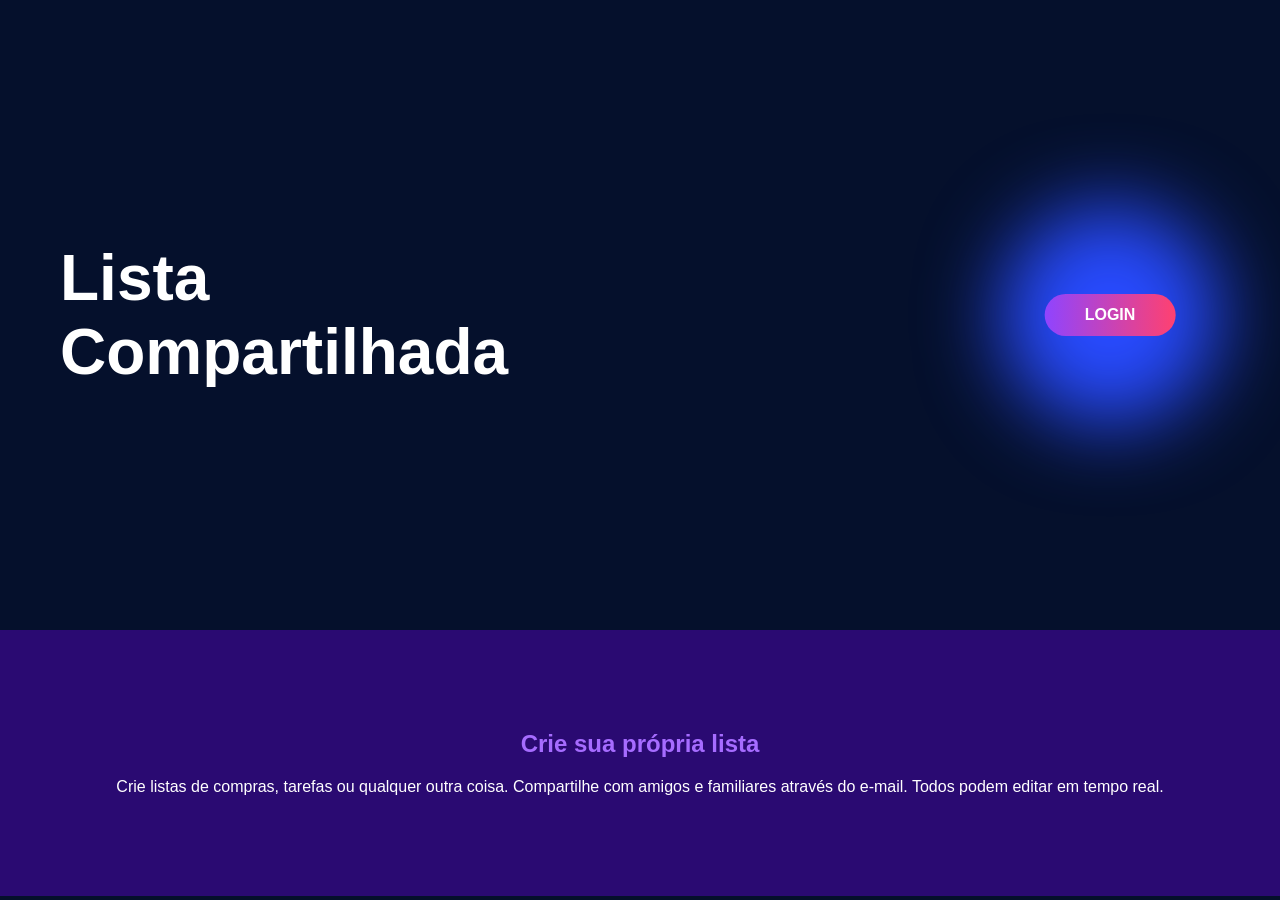
==== index.html @ b43aa1fc "Primeira versão do projeto" ====
<!DOCTYPE html>
  <html lang="pt-BR">
    <head>
<meta charset="UTF-8">
<meta name="viewport" content="width=device-width, initial-scale=1.0">
<title>Lista Compartilhada</title>

<link rel="stylesheet" href="style.css">
    </head>

          <body>

            <section class="hero">

                <div class="hero-left">

                    <h1>
                        Lista<br>
                        Compartilhada
                    </h1>

                </div>

                <div class="hero-right">

                    <div class="glow"></div>

                    <a href="login.html" class="btn-login">
                        LOGIN
                    </a>

                </div>

            </section>

            <section class="info">

                <h2>Crie sua própria lista</h2>

                <p>
                    Crie listas de compras, tarefas ou qualquer outra coisa.
                    Compartilhe com amigos e familiares através do e-mail.
                    Todos podem editar em tempo real.
                </p>

            </section>

          </body>
  </html>
---- style.css ----
*{
    margin:0;
   padding:0;
   box-sizing:border-box;
   font-family:Arial;
   }
   body{
   background:#05102c;
   color:white;
   }

.hero{
   height:70vh;
   display:flex;
   justify-content:space-between;
   align-items:center;
   padding:60px;
   }
   
.hero h1{
   font-size:4rem;
   }
   
.hero-right{
   position:relative;
   }
   
.glow{
   width:220px;
   height:220px;
   background:#284bff;
   border-radius:50%;
   filter:blur(40px);
   }
   
.btn-login{
   position:absolute;
   top:50%;
   left:50%;
   transform:translate(-50%,-50%);
   padding:12px 40px;
   border-radius:50px;
   background:linear-gradient(90deg,#8f44ff,#ff4170);
   text-decoration:none;
   color:white;
   font-weight:bold;
   }
   
.info{
   background:#2a0a72;
   text-align:center;
   padding:100px 20px;
   }
   
.info h2{
   color:#a66cff;
   margin-bottom:20px;
   }
   
.login-container{
   height:100vh;
   display:flex;
   justify-content:center;
   align-items:center;
   }
   
.login-card{
   background:#2d0a75;
   padding:30px;
   width:320px;
   }
   
.login-card input{
   width:100%;
   padding:14px;
   margin-bottom:15px;
   border:none;
   border-radius:20px;
   background:#0054d6;
   }
   
.login-btn,
.google-btn{
   width:100%;
   padding:12px;
   border:none;
   cursor:pointer;
   margin-top:10px;
   }
   
.topbar{
   background:#2d0a75;
   display:flex;
   justify-content:space-between;
   align-items:center;
   padding:15px;
   }
   
.plus-btn{
   width:50px;
   height:50px;
   border-radius:50%;
   border:none;
   font-size:30px;
   background:#a053ff;
   color:white;
   cursor:pointer;
   }
   
.listas-container{
   padding:20px;
   display:flex;
   gap:20px;
   flex-wrap:wrap;
   }
   
.lista-card{
   width:220px;
   padding:20px;
   background:#d9ecff;
   color:black;
   border-radius:10px;
   font-weight:bold;
   cursor:pointer;
   }
   
.page-grid{
   display:grid;
   grid-template-columns:3fr 1fr;
   gap:30px;
   padding:50px;
   }
   
.titulo-lista{
   background:#2d0a75;
   padding:30px;
   }
   
.titulo-lista input{
   width:100%;
   background:transparent;
   border:none;
   color:white;
   font-size:24px;
   text-align:center;
   }
   
.novo-item{
   display:flex;
   gap:15px;
   background:#0054d6;
   padding:15px;
   }
   
.novo-item input{
   padding:15px;
   border:none;
   border-radius:30px;
   }
   
#itemNome{
   flex:1;
   }
   
.novo-item button{
   width:70px;
   font-size:40px;
   cursor:pointer;
   }
   
.item{
   display:flex;
   align-items:center;
   gap:15px;
   padding:15px;
   background:#5874ff;
   }
   
.check{
   width:40px;
   height:40px;
   border-radius:50%;
   background:white;
   cursor:pointer;
   }
   
.check.done{
   background:#00d14d;
   }
   
.share-area{
   background:#5874ff;
   }
   
.share-area h2{
   background:#2d0a75;
   padding:30px;
   text-align:center;
   }
   
.share-form{
   display:flex;
   padding:10px;
   }
   
.share-form input{
   flex:1;
   padding:12px;
   border-radius:30px;
   border:none;
   }
   
.delete-list{
   position:fixed;
   bottom:20px;
   right:20px;
   font-size:24px;
   cursor:pointer;
   }
   
.delete{
       background:none;
       border:none;
       color:white;
       font-size:20px;
       cursor:pointer;
       padding:5px;
   }

.delete:hover{
       transform:scale(1.1);
      }
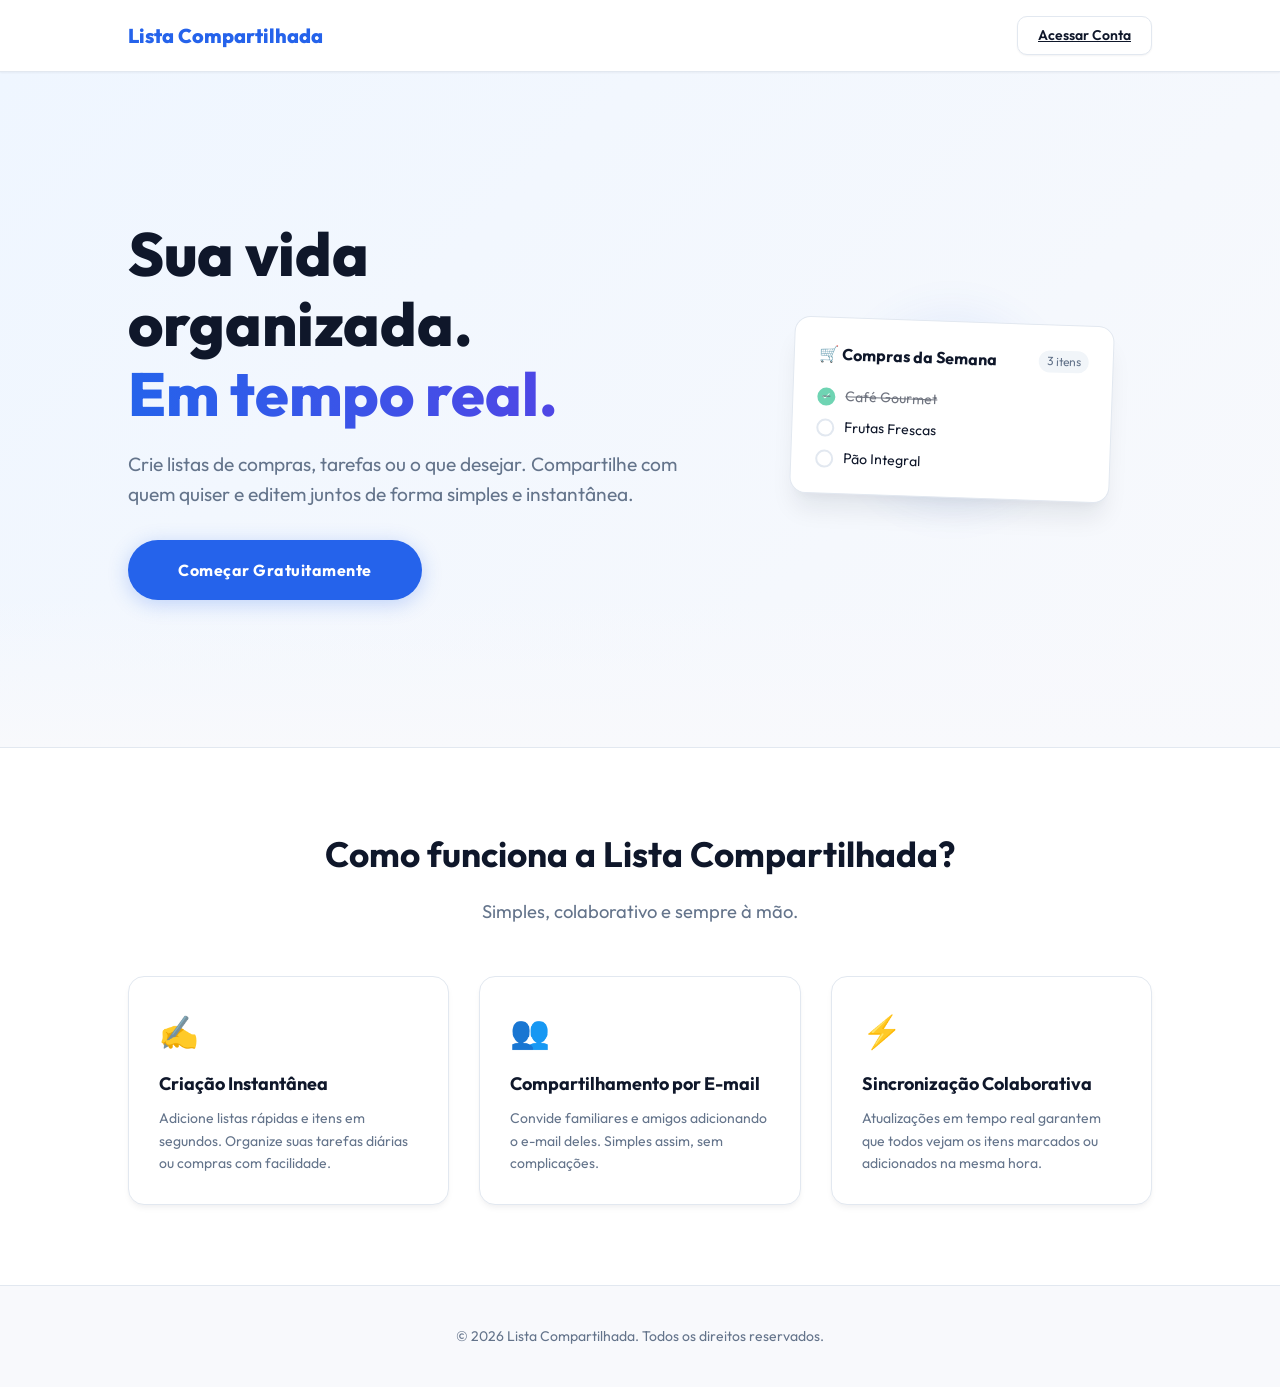
==== commit 6a3e474a: "Feat: Adicição de uma nova estilização e ajuste de aplicações" ====
--- a/index.html
+++ b/index.html
@@ -1,49 +1,230 @@
-<!DOCTYPE html>
-  <html lang="pt-BR">
-    <head>
-<meta charset="UTF-8">
-<meta name="viewport" content="width=device-width, initial-scale=1.0">
-<title>Lista Compartilhada</title>
-
-<link rel="stylesheet" href="style.css">
-    </head>
-
-          <body>
-
-            <section class="hero">
-
-                <div class="hero-left">
-
-                    <h1>
-                        Lista<br>
-                        Compartilhada
-                    </h1>
-
+<!doctype html>
+<html lang="pt-BR">
+  <head>
+    <meta charset="UTF-8" />
+    <meta name="viewport" content="width=device-width, initial-scale=1.0" />
+    <meta
+      name="description"
+      content="Crie listas de compras, tarefas ou estudos e compartilhe em tempo real com amigos e familiares de forma simples e rápida."
+    />
+    <meta
+      name="keywords"
+      content="lista compartilhada, lista de compras, tarefas, organizador, tempo real, colaborativo"
+    />
+    <title>Lista Compartilhada - Organização Colaborativa em Tempo Real</title>
+    <link rel="stylesheet" href="style.css" />
+  </head>
+  <body>
+    <header class="topbar">
+      <a href="index.html" class="logo-brand" id="logoBrand"
+        >Lista Compartilhada</a
+      >
+      <a
+        href="login.html"
+        class="google-btn"
+        style="width: auto; padding: 8px 20px; font-size: 14px"
+        id="headerLoginBtn"
+        >Acessar Conta</a
+      >
+    </header>
+
+    <main>
+      <section class="hero">
+        <div class="hero-left">
+          <h1>
+            Sua vida organizada.<br />
+            <span>Em tempo real.</span>
+          </h1>
+          <p
+            style="
+              color: var(--text-secondary);
+              font-size: 1.2rem;
+              margin-bottom: 30px;
+              line-height: 1.6;
+            "
+          >
+            Crie listas de compras, tarefas ou o que desejar. Compartilhe com
+            quem quiser e editem juntos de forma simples e instantânea.
+          </p>
+          <a
+            href="login.html"
+            class="btn-login"
+            id="btnComecarHero"
+            style="position: static; transform: none; display: inline-flex"
+          >
+            Começar Gratuitamente
+          </a>
+        </div>
+
+        <div class="hero-right">
+          <div class="glow"></div>
+          <!-- Card ilustrativo simulando o app para fins visuais premium -->
+          <div
+            class="card-base"
+            style="
+              width: 320px;
+              padding: 24px;
+              position: relative;
+              z-index: 2;
+              transform: rotate(2deg);
+              box-shadow: var(--shadow-xl);
+            "
+          >
+            <div
+              style="
+                display: flex;
+                justify-content: space-between;
+                align-items: center;
+                margin-bottom: 20px;
+              "
+            >
+              <span style="font-weight: 700; font-size: 16px"
+                >🛒 Compras da Semana</span
+              >
+              <span
+                style="
+                  font-size: 12px;
+                  color: var(--text-secondary);
+                  background: #f1f5f9;
+                  padding: 2px 8px;
+                  border-radius: 12px;
+                "
+                >3 itens</span
+              >
+            </div>
+            <div style="display: flex; flex-direction: column; gap: 10px">
+              <div
+                style="
+                  display: flex;
+                  align-items: center;
+                  gap: 10px;
+                  opacity: 0.6;
+                  text-decoration: line-through;
+                "
+              >
+                <div
+                  style="
+                    width: 18px;
+                    height: 18px;
+                    border-radius: 50%;
+                    background: var(--color-success);
+                    display: flex;
+                    align-items: center;
+                    justify-content: center;
+                    color: white;
+                    font-size: 10px;
+                  "
+                >
+                  ✓
                 </div>
-
-                <div class="hero-right">
-
-                    <div class="glow"></div>
-
-                    <a href="login.html" class="btn-login">
-                        LOGIN
-                    </a>
-
-                </div>
-
-            </section>
-
-            <section class="info">
-
-                <h2>Crie sua própria lista</h2>
-
-                <p>
-                    Crie listas de compras, tarefas ou qualquer outra coisa.
-                    Compartilhe com amigos e familiares através do e-mail.
-                    Todos podem editar em tempo real.
-                </p>
-
-            </section>
-
-          </body>
-  </html>+                <span style="font-size: 14px">Café Gourmet</span>
+              </div>
+              <div style="display: flex; align-items: center; gap: 10px">
+                <div
+                  style="
+                    width: 18px;
+                    height: 18px;
+                    border-radius: 50%;
+                    border: 2px solid var(--color-border);
+                  "
+                ></div>
+                <span style="font-size: 14px">Frutas Frescas</span>
+              </div>
+              <div style="display: flex; align-items: center; gap: 10px">
+                <div
+                  style="
+                    width: 18px;
+                    height: 18px;
+                    border-radius: 50%;
+                    border: 2px solid var(--color-border);
+                  "
+                ></div>
+                <span style="font-size: 14px">Pão Integral</span>
+              </div>
+            </div>
+          </div>
+        </div>
+      </section>
+
+      <section class="info">
+        <h2>Como funciona a Lista Compartilhada?</h2>
+        <p style="margin-bottom: 50px">Simples, colaborativo e sempre à mão.</p>
+
+        <div
+          style="
+            display: grid;
+            grid-template-columns: repeat(auto-fit, minmax(280px, 1fr));
+            gap: 30px;
+            max-width: 1100px;
+            margin: 0 auto;
+            text-align: left;
+          "
+        >
+          <div class="card-base" style="padding: 30px">
+            <div style="font-size: 32px; margin-bottom: 15px">✍️</div>
+            <h3 style="font-size: 18px; font-weight: 700; margin-bottom: 10px">
+              Criação Instantânea
+            </h3>
+            <p
+              style="
+                font-size: 14px;
+                color: var(--text-secondary);
+                line-height: 1.6;
+              "
+            >
+              Adicione listas rápidas e itens em segundos. Organize suas tarefas
+              diárias ou compras com facilidade.
+            </p>
+          </div>
+
+          <div class="card-base" style="padding: 30px">
+            <div style="font-size: 32px; margin-bottom: 15px">👥</div>
+            <h3 style="font-size: 18px; font-weight: 700; margin-bottom: 10px">
+              Compartilhamento por E-mail
+            </h3>
+            <p
+              style="
+                font-size: 14px;
+                color: var(--text-secondary);
+                line-height: 1.6;
+              "
+            >
+              Convide familiares e amigos adicionando o e-mail deles. Simples
+              assim, sem complicações.
+            </p>
+          </div>
+
+          <div class="card-base" style="padding: 30px">
+            <div style="font-size: 32px; margin-bottom: 15px">⚡</div>
+            <h3 style="font-size: 18px; font-weight: 700; margin-bottom: 10px">
+              Sincronização Colaborativa
+            </h3>
+            <p
+              style="
+                font-size: 14px;
+                color: var(--text-secondary);
+                line-height: 1.6;
+              "
+            >
+              Atualizações em tempo real garantem que todos vejam os itens
+              marcados ou adicionados na mesma hora.
+            </p>
+          </div>
+        </div>
+      </section>
+    </main>
+
+    <footer
+      style="
+        background: var(--bg-primary);
+        border-top: 1px solid var(--color-border);
+        padding: 40px 10%;
+        text-align: center;
+        color: var(--text-secondary);
+        font-size: 14px;
+      "
+    >
+      <p>&copy; 2026 Lista Compartilhada. Todos os direitos reservados.</p>
+    </footer>
+  </body>
+</html>
--- a/style.css
+++ b/style.css
@@ -1,232 +1,838 @@
-*{
-    margin:0;
-   padding:0;
-   box-sizing:border-box;
-   font-family:Arial;
-   }
-   body{
-   background:#05102c;
-   color:white;
-   }
-
-.hero{
-   height:70vh;
-   display:flex;
-   justify-content:space-between;
-   align-items:center;
-   padding:60px;
-   }
-   
-.hero h1{
-   font-size:4rem;
-   }
-   
-.hero-right{
-   position:relative;
-   }
-   
-.glow{
-   width:220px;
-   height:220px;
-   background:#284bff;
-   border-radius:50%;
-   filter:blur(40px);
-   }
-   
-.btn-login{
-   position:absolute;
-   top:50%;
-   left:50%;
-   transform:translate(-50%,-50%);
-   padding:12px 40px;
-   border-radius:50px;
-   background:linear-gradient(90deg,#8f44ff,#ff4170);
-   text-decoration:none;
-   color:white;
-   font-weight:bold;
-   }
-   
-.info{
-   background:#2a0a72;
-   text-align:center;
-   padding:100px 20px;
-   }
-   
-.info h2{
-   color:#a66cff;
-   margin-bottom:20px;
-   }
-   
-.login-container{
-   height:100vh;
-   display:flex;
-   justify-content:center;
-   align-items:center;
-   }
-   
-.login-card{
-   background:#2d0a75;
-   padding:30px;
-   width:320px;
-   }
-   
-.login-card input{
-   width:100%;
-   padding:14px;
-   margin-bottom:15px;
-   border:none;
-   border-radius:20px;
-   background:#0054d6;
-   }
-   
-.login-btn,
-.google-btn{
-   width:100%;
-   padding:12px;
-   border:none;
-   cursor:pointer;
-   margin-top:10px;
-   }
-   
-.topbar{
-   background:#2d0a75;
-   display:flex;
-   justify-content:space-between;
-   align-items:center;
-   padding:15px;
-   }
-   
-.plus-btn{
-   width:50px;
-   height:50px;
-   border-radius:50%;
-   border:none;
-   font-size:30px;
-   background:#a053ff;
-   color:white;
-   cursor:pointer;
-   }
-   
-.listas-container{
-   padding:20px;
-   display:flex;
-   gap:20px;
-   flex-wrap:wrap;
-   }
-   
-.lista-card{
-   width:220px;
-   padding:20px;
-   background:#d9ecff;
-   color:black;
-   border-radius:10px;
-   font-weight:bold;
-   cursor:pointer;
-   }
-   
-.page-grid{
-   display:grid;
-   grid-template-columns:3fr 1fr;
-   gap:30px;
-   padding:50px;
-   }
-   
-.titulo-lista{
-   background:#2d0a75;
-   padding:30px;
-   }
-   
-.titulo-lista input{
-   width:100%;
-   background:transparent;
-   border:none;
-   color:white;
-   font-size:24px;
-   text-align:center;
-   }
-   
-.novo-item{
-   display:flex;
-   gap:15px;
-   background:#0054d6;
-   padding:15px;
-   }
-   
-.novo-item input{
-   padding:15px;
-   border:none;
-   border-radius:30px;
-   }
-   
-#itemNome{
-   flex:1;
-   }
-   
-.novo-item button{
-   width:70px;
-   font-size:40px;
-   cursor:pointer;
-   }
-   
-.item{
-   display:flex;
-   align-items:center;
-   gap:15px;
-   padding:15px;
-   background:#5874ff;
-   }
-   
-.check{
-   width:40px;
-   height:40px;
-   border-radius:50%;
-   background:white;
-   cursor:pointer;
-   }
-   
-.check.done{
-   background:#00d14d;
-   }
-   
-.share-area{
-   background:#5874ff;
-   }
-   
-.share-area h2{
-   background:#2d0a75;
-   padding:30px;
-   text-align:center;
-   }
-   
-.share-form{
-   display:flex;
-   padding:10px;
-   }
-   
-.share-form input{
-   flex:1;
-   padding:12px;
-   border-radius:30px;
-   border:none;
-   }
-   
-.delete-list{
-   position:fixed;
-   bottom:20px;
-   right:20px;
-   font-size:24px;
-   cursor:pointer;
-   }
-   
-.delete{
-       background:none;
-       border:none;
-       color:white;
-       font-size:20px;
-       cursor:pointer;
-       padding:5px;
-   }
-
-.delete:hover{
-       transform:scale(1.1);
-      }+@import url('https://fonts.googleapis.com/css2?family=Outfit:wght@300;400;500;600;700&display=swap');
+
+:root {
+    --bg-primary: #f8f9fc;
+    --bg-surface: #ffffff;
+    --text-primary: #0f172a;
+    --text-secondary: #64748b;
+    --color-accent: #2563eb;
+    --color-accent-hover: #1d4ed8;
+    --color-accent-light: #eff6ff;
+    --color-success: #10b981;
+    --color-success-light: #ecfdf5;
+    --color-danger: #ef4444;
+    --color-danger-hover: #dc2626;
+    --color-danger-light: #fef2f2;
+    --color-border: #e2e8f0;
+    
+    --shadow-sm: 0 1px 2px 0 rgba(15, 23, 42, 0.05);
+    --shadow-md: 0 4px 6px -1px rgba(15, 23, 42, 0.05), 0 2px 4px -1px rgba(15, 23, 42, 0.02);
+    --shadow-lg: 0 10px 15px -3px rgba(15, 23, 42, 0.06), 0 4px 6px -4px rgba(15, 23, 42, 0.03);
+    --shadow-xl: 0 20px 25px -5px rgba(15, 23, 42, 0.08), 0 8px 10px -6px rgba(15, 23, 42, 0.04);
+
+    --radius-sm: 6px;
+    --radius-md: 10px;
+    --radius-lg: 16px;
+    
+    --transition-normal: all 0.2s cubic-bezier(0.4, 0, 0.2, 1);
+    --transition-smooth: all 0.3s cubic-bezier(0.4, 0, 0.2, 1);
+}
+
+/* 1. RESET E ESTILOS GERAIS */
+* {
+    margin: 0;
+    padding: 0;
+    box-sizing: border-box;
+    font-family: 'Outfit', sans-serif;
+    -webkit-font-smoothing: antialiased;
+}
+
+body {
+    background-color: var(--bg-primary);
+    color: var(--text-primary);
+    min-height: 100vh;
+    line-height: 1.5;
+    animation: fadeIn 0.4s ease-out;
+}
+
+/* Animações */
+@keyframes fadeIn {
+    from { opacity: 0; }
+    to { opacity: 1; }
+}
+
+@keyframes slideUp {
+    from { transform: translateY(12px); opacity: 0; }
+    to { transform: translateY(0); opacity: 1; }
+}
+
+@keyframes scaleIn {
+    from { transform: scale(0.95); opacity: 0; }
+    to { transform: scale(1); opacity: 1; }
+}
+
+/* Scrollbar Estilizada */
+::-webkit-scrollbar {
+    width: 8px;
+    height: 8px;
+}
+::-webkit-scrollbar-track {
+    background: transparent;
+}
+::-webkit-scrollbar-thumb {
+    background: #cbd5e1;
+    border-radius: 4px;
+}
+::-webkit-scrollbar-thumb:hover {
+    background: #94a3b8;
+}
+
+/* 2. COMPONENTES REUTILIZÁVEIS BASE */
+.card-base {
+    background: var(--bg-surface);
+    border: 1px solid var(--color-border);
+    border-radius: var(--radius-lg);
+    box-shadow: var(--shadow-md);
+    transition: var(--transition-normal);
+}
+
+.card-base:hover {
+    box-shadow: var(--shadow-lg);
+}
+
+/* Inputs Padronizados */
+.input-base {
+    width: 100%;
+    padding: 12px 16px;
+    border: 1px solid var(--color-border);
+    border-radius: var(--radius-md);
+    background: var(--bg-surface);
+    color: var(--text-primary);
+    font-size: 15px;
+    outline: none;
+    transition: var(--transition-normal);
+}
+
+.input-base:focus {
+    border-color: var(--color-accent);
+    box-shadow: 0 0 0 3px rgba(37, 99, 235, 0.15);
+}
+
+.input-base::placeholder {
+    color: var(--text-secondary);
+}
+
+/* Botões Padronizados */
+.btn-primary-base {
+    display: inline-flex;
+    align-items: center;
+    justify-content: center;
+    gap: 8px;
+    background: var(--color-accent);
+    color: white;
+    font-weight: 600;
+    font-size: 15px;
+    border: none;
+    border-radius: var(--radius-md);
+    padding: 12px 24px;
+    cursor: pointer;
+    transition: var(--transition-normal);
+    box-shadow: 0 2px 4px rgba(37, 99, 235, 0.1);
+}
+
+.btn-primary-base:hover {
+    background: var(--color-accent-hover);
+    transform: translateY(-1px);
+    box-shadow: 0 4px 12px rgba(37, 99, 235, 0.2);
+}
+
+.btn-primary-base:active {
+    transform: translateY(0);
+}
+
+.btn-primary-base:disabled {
+    background: #93c5fd;
+    cursor: not-allowed;
+    transform: none;
+    box-shadow: none;
+}
+
+.btn-secondary-base {
+    display: inline-flex;
+    align-items: center;
+    justify-content: center;
+    gap: 8px;
+    background: var(--bg-surface);
+    color: var(--text-primary);
+    font-weight: 600;
+    font-size: 15px;
+    border: 1px solid var(--color-border);
+    border-radius: var(--radius-md);
+    padding: 12px 24px;
+    cursor: pointer;
+    transition: var(--transition-normal);
+    box-shadow: var(--shadow-sm);
+}
+
+.btn-secondary-base:hover {
+    background: var(--bg-primary);
+    border-color: #cbd5e1;
+    transform: translateY(-1px);
+}
+
+.btn-secondary-base:active {
+    transform: translateY(0);
+}
+
+/* 3. LANDING PAGE (INDEX) */
+.hero {
+    height: 75vh;
+    display: flex;
+    justify-content: space-between;
+    align-items: center;
+    padding: 60px 10%;
+    background: linear-gradient(135deg, #eff6ff 0%, #f8f9fc 100%);
+    position: relative;
+    overflow: hidden;
+}
+
+.hero::after {
+    content: '';
+    position: absolute;
+    bottom: 0;
+    left: 0;
+    right: 0;
+    height: 150px;
+    background: linear-gradient(to top, var(--bg-primary), transparent);
+    pointer-events: none;
+}
+
+.hero-left {
+    max-width: 550px;
+    z-index: 10;
+}
+
+.hero h1 {
+    font-size: 3.8rem;
+    font-weight: 800;
+    color: var(--text-primary);
+    line-height: 1.15;
+    margin-bottom: 20px;
+}
+
+.hero h1 span {
+    color: var(--color-accent);
+    background: linear-gradient(to right, var(--color-accent), #4f46e5);
+    -webkit-background-clip: text;
+    -webkit-text-fill-color: transparent;
+}
+
+.hero-right {
+    position: relative;
+    width: 400px;
+    height: 400px;
+    display: flex;
+    justify-content: center;
+    align-items: center;
+    z-index: 10;
+}
+
+.glow {
+    width: 250px;
+    height: 250px;
+    background: radial-gradient(circle, rgba(37,99,235,0.15) 0%, rgba(37,99,235,0) 70%);
+    position: absolute;
+    top: 50%;
+    left: 50%;
+    transform: translate(-50%, -50%);
+    filter: blur(10px);
+    z-index: 1;
+}
+
+.btn-login {
+    display: inline-flex;
+    align-items: center;
+    justify-content: center;
+    text-decoration: none;
+    color: white;
+    background: var(--color-accent);
+    padding: 16px 48px;
+    border-radius: 50px;
+    font-weight: 700;
+    font-size: 16px;
+    letter-spacing: 0.5px;
+    box-shadow: 0 4px 20px rgba(37, 99, 235, 0.25);
+    transition: var(--transition-normal);
+    z-index: 2;
+    border: 2px solid transparent;
+}
+
+.btn-login:hover {
+    background: var(--color-accent-hover);
+    transform: translateY(-2px);
+    box-shadow: 0 6px 24px rgba(37, 99, 235, 0.35);
+}
+
+.info {
+    padding: 80px 10%;
+    background: var(--bg-surface);
+    border-top: 1px solid var(--color-border);
+    text-align: center;
+}
+
+.info h2 {
+    font-size: 2.2rem;
+    font-weight: 700;
+    color: var(--text-primary);
+    margin-bottom: 16px;
+}
+
+.info p {
+    font-size: 1.15rem;
+    color: var(--text-secondary);
+    max-width: 700px;
+    margin: 0 auto;
+    line-height: 1.6;
+}
+
+/* 4. LOGIN */
+.login-container {
+    min-height: 100vh;
+    display: flex;
+    justify-content: center;
+    align-items: center;
+    padding: 24px;
+    background: linear-gradient(135deg, #eff6ff 0%, #f8f9fc 100%);
+}
+
+.login-card {
+    background: var(--bg-surface);
+    border: 1px solid var(--color-border);
+    border-radius: var(--radius-lg);
+    box-shadow: var(--shadow-xl);
+    padding: 40px;
+    width: 100%;
+    max-width: 440px;
+    animation: slideUp 0.3s ease-out;
+}
+
+.login-card h2 {
+    font-size: 24px;
+    font-weight: 700;
+    color: var(--text-primary);
+    margin-bottom: 8px;
+    text-align: center;
+}
+
+.login-card p.subtitle {
+    font-size: 14px;
+    color: var(--text-secondary);
+    text-align: center;
+    margin-bottom: 28px;
+}
+
+.login-form-group {
+    margin-bottom: 20px;
+}
+
+.login-form-group label {
+    display: block;
+    margin-bottom: 6px;
+    font-weight: 600;
+    font-size: 14px;
+    color: var(--text-primary);
+}
+
+.login-card input {
+    /* Herda de input-base */
+    composes: input-base;
+}
+
+.login-actions {
+    display: flex;
+    flex-direction: column;
+    gap: 12px;
+    margin-top: 24px;
+}
+
+.login-btn {
+    /* Herda de btn-primary-base */
+    width: 100%;
+}
+
+#btnCadastro {
+    background: transparent;
+    color: var(--color-accent);
+    border: 1px solid var(--color-border);
+}
+
+#btnCadastro:hover {
+    background: var(--color-accent-light);
+    border-color: var(--color-accent);
+    box-shadow: none;
+}
+
+.login-card hr {
+    border: 0;
+    border-top: 1px solid var(--color-border);
+    margin: 24px 0;
+}
+
+.google-btn {
+    width: 100%;
+    background: white;
+    color: var(--text-primary);
+    border: 1px solid var(--color-border);
+    padding: 12px;
+    border-radius: var(--radius-md);
+    cursor: pointer;
+    font-weight: 600;
+    font-size: 14px;
+    display: flex;
+    align-items: center;
+    justify-content: center;
+    gap: 10px;
+    transition: var(--transition-normal);
+    box-shadow: var(--shadow-sm);
+}
+
+.google-btn:hover {
+    background: var(--bg-primary);
+    border-color: #cbd5e1;
+    transform: translateY(-1px);
+}
+
+#mensagem {
+    text-align: center;
+    margin-top: 16px;
+    font-size: 14px;
+    font-weight: 600;
+    min-height: 20px;
+}
+
+/* 5. DASHBOARD */
+.topbar {
+    background: var(--bg-surface);
+    border-bottom: 1px solid var(--color-border);
+    display: flex;
+    justify-content: space-between;
+    align-items: center;
+    padding: 16px 10%;
+    position: sticky;
+    top: 0;
+    z-index: 100;
+    box-shadow: var(--shadow-sm);
+}
+
+.logo-brand {
+    font-size: 20px;
+    font-weight: 800;
+    color: var(--color-accent);
+    text-decoration: none;
+}
+
+.perfil {
+    font-size: 22px;
+    cursor: pointer;
+    width: 40px;
+    height: 40px;
+    border-radius: 50%;
+    background: var(--bg-primary);
+    border: 1px solid var(--color-border);
+    display: flex;
+    align-items: center;
+    justify-content: center;
+    transition: var(--transition-normal);
+}
+
+.perfil:hover {
+    background: #e2e8f0;
+    transform: scale(1.05);
+}
+
+.actions {
+    display: flex;
+    align-items: center;
+    gap: 12px;
+}
+
+.plus-btn {
+    width: 42px;
+    height: 42px;
+    border-radius: 50%;
+    border: none;
+    font-size: 24px;
+    font-weight: 500;
+    background: var(--color-accent);
+    color: white;
+    cursor: pointer;
+    display: flex;
+    align-items: center;
+    justify-content: center;
+    transition: var(--transition-normal);
+    box-shadow: 0 4px 10px rgba(37, 99, 235, 0.2);
+}
+
+.plus-btn:hover {
+    background: var(--color-accent-hover);
+    transform: rotate(90deg) scale(1.05);
+    box-shadow: 0 6px 14px rgba(37, 99, 235, 0.3);
+}
+
+.dashboard-title-area {
+    padding: 40px 10% 20px 10%;
+    display: flex;
+    justify-content: space-between;
+    align-items: center;
+}
+
+.dashboard-title-area h2 {
+    font-size: 24px;
+    font-weight: 700;
+    color: var(--text-primary);
+}
+
+.listas-container {
+    padding: 0 10% 60px 10%;
+    display: grid;
+    grid-template-columns: repeat(auto-fill, minmax(250px, 1fr));
+    gap: 24px;
+    animation: fadeIn 0.4s ease-out;
+}
+
+.lista-card {
+    background: var(--bg-surface);
+    border: 1px solid var(--color-border);
+    border-radius: var(--radius-lg);
+    padding: 24px;
+    color: var(--text-primary);
+    font-weight: 700;
+    font-size: 18px;
+    cursor: pointer;
+    position: relative;
+    box-shadow: var(--shadow-sm);
+    transition: var(--transition-normal);
+    display: flex;
+    flex-direction: column;
+    justify-content: space-between;
+    min-height: 140px;
+}
+
+.lista-card::before {
+    content: '';
+    position: absolute;
+    left: 0;
+    top: 0;
+    bottom: 0;
+    width: 5px;
+    background: var(--color-accent);
+    border-radius: var(--radius-lg) 0 0 var(--radius-lg);
+    transition: var(--transition-normal);
+}
+
+.lista-card:hover {
+    transform: translateY(-4px);
+    box-shadow: var(--shadow-lg);
+    border-color: #cbd5e1;
+}
+
+.lista-card:hover::before {
+    width: 8px;
+}
+
+.lista-card-info {
+    font-size: 13px;
+    font-weight: 500;
+    color: var(--text-secondary);
+    margin-top: 12px;
+    display: flex;
+    align-items: center;
+    gap: 4px;
+}
+
+/* 6. PÁGINA DE DETALHES DA LISTA (LISTA.HTML) */
+.btn-voltar-container {
+    padding: 30px 10% 0 10%;
+}
+
+.voltar {
+    font-size: 16px;
+    font-weight: 600;
+    cursor: pointer;
+    display: inline-flex;
+    align-items: center;
+    justify-content: center;
+    gap: 8px;
+    padding: 10px 18px;
+    background: var(--bg-surface);
+    border: 1px solid var(--color-border);
+    border-radius: 30px;
+    box-shadow: var(--shadow-sm);
+    transition: var(--transition-normal);
+}
+
+.voltar:hover {
+    background: var(--bg-primary);
+    transform: translateX(-4px);
+}
+
+.page-grid {
+    display: grid;
+    grid-template-columns: 2fr 1fr;
+    gap: 30px;
+    padding: 20px 10% 60px 10%;
+}
+
+@media (max-width: 992px) {
+    .page-grid {
+        grid-template-columns: 1fr;
+        padding: 20px 5% 60px 5%;
+    }
+    .hero {
+        flex-direction: column;
+        text-align: center;
+        height: auto;
+        padding: 60px 20px;
+        gap: 40px;
+    }
+    .hero-right {
+        width: 100%;
+        height: auto;
+    }
+    .btn-login {
+        position: static;
+        transform: none;
+    }
+    .btn-voltar-container {
+        padding: 30px 5% 0 5%;
+    }
+}
+
+section.lista-area,
+section.share-area {
+    background: var(--bg-surface);
+    padding: 30px;
+    border-radius: var(--radius-lg);
+    border: 1px solid var(--color-border);
+    box-shadow: var(--shadow-sm);
+}
+
+.titulo-lista {
+    margin-bottom: 24px;
+}
+
+.titulo-lista input {
+    width: 100%;
+    font-size: 26px;
+    font-weight: 700;
+    color: var(--text-primary);
+    background: transparent;
+    border: none;
+    border-bottom: 2px solid transparent;
+    padding-bottom: 6px;
+    outline: none;
+    transition: var(--transition-normal);
+}
+
+.titulo-lista input:focus {
+    border-bottom-color: var(--color-accent);
+}
+
+.novo-item {
+    display: flex;
+    gap: 12px;
+    margin-bottom: 28px;
+}
+
+.novo-item input {
+    /* Estilos herdados de input-base no HTML */
+}
+
+#itemNome {
+    flex: 3;
+}
+
+#itemQtd {
+    flex: 1;
+}
+
+.novo-item button,
+.share-form button {
+    background: var(--color-accent);
+    color: white;
+    border: none;
+    width: 46px;
+    height: 46px;
+    border-radius: var(--radius-md);
+    cursor: pointer;
+    font-size: 20px;
+    font-weight: 600;
+    display: flex;
+    align-items: center;
+    justify-content: center;
+    transition: var(--transition-normal);
+    box-shadow: 0 2px 4px rgba(37, 99, 235, 0.1);
+}
+
+.novo-item button:hover,
+.share-form button:hover {
+    background: var(--color-accent-hover);
+    transform: translateY(-1px);
+    box-shadow: 0 4px 8px rgba(37, 99, 235, 0.2);
+}
+
+#listaItens {
+    display: flex;
+    flex-direction: column;
+    gap: 12px;
+    margin-top: 10px;
+}
+
+.item {
+    display: flex;
+    align-items: center;
+    background: var(--bg-primary);
+    padding: 16px;
+    border-radius: var(--radius-md);
+    gap: 14px;
+    border: 1px solid var(--color-border);
+    animation: slideUp 0.2s ease-out;
+    transition: var(--transition-normal);
+}
+
+.item:hover {
+    background: var(--bg-surface);
+    border-color: #cbd5e1;
+    transform: translateX(2px);
+}
+
+.check {
+    width: 24px;
+    height: 24px;
+    border: 2px solid #cbd5e1;
+    border-radius: 50%;
+    cursor: pointer;
+    transition: var(--transition-normal);
+    position: relative;
+    display: flex;
+    align-items: center;
+    justify-content: center;
+    background: var(--bg-surface);
+}
+
+.check:hover {
+    border-color: var(--color-accent);
+    background: var(--color-accent-light);
+}
+
+.check.done {
+    background: var(--color-success);
+    border-color: var(--color-success);
+    animation: scaleIn 0.2s cubic-bezier(0.34, 1.56, 0.64, 1);
+}
+
+.check.done::after {
+    content: '✓';
+    color: white;
+    font-size: 14px;
+    font-weight: 700;
+}
+
+.item-text {
+    flex: 1;
+    font-size: 16px;
+    font-weight: 500;
+    transition: var(--transition-normal);
+}
+
+.item.done-item .item-text {
+    text-decoration: line-through;
+    color: var(--text-secondary);
+}
+
+.item-qtd {
+    font-size: 14px;
+    font-weight: 600;
+    color: var(--text-secondary);
+    background: #e2e8f0;
+    padding: 4px 10px;
+    border-radius: 20px;
+}
+
+.delete {
+    background: none;
+    border: none;
+    cursor: pointer;
+    font-size: 18px;
+    color: var(--text-secondary);
+    padding: 4px;
+    border-radius: 6px;
+    transition: var(--transition-normal);
+    display: flex;
+    align-items: center;
+    justify-content: center;
+}
+
+.delete:hover {
+    color: var(--color-danger);
+    background: var(--color-danger-light);
+    transform: scale(1.1);
+}
+
+/* Compartilhamento */
+.share-area h2 {
+    font-size: 18px;
+    font-weight: 700;
+    margin-bottom: 16px;
+    color: var(--text-primary);
+}
+
+.share-form {
+    display: flex;
+    gap: 10px;
+    margin-bottom: 20px;
+}
+
+.share-form input {
+    flex: 1;
+}
+
+.usuarios {
+    display: flex;
+    flex-direction: column;
+    gap: 10px;
+}
+
+.usuario-email {
+    font-size: 14px;
+    color: var(--text-secondary);
+    background: var(--bg-primary);
+    padding: 8px 12px;
+    border-radius: var(--radius-sm);
+    border: 1px solid var(--color-border);
+    display: flex;
+    justify-content: space-between;
+    align-items: center;
+}
+
+/* Ações de exclusão de lista */
+.delete-list-container {
+    padding: 0 10% 80px 10%;
+}
+
+@media (max-width: 992px) {
+    .delete-list-container {
+        padding: 0 5% 80px 5%;
+    }
+}
+
+.delete-list {
+    background: var(--bg-surface);
+    color: var(--color-danger);
+    border: 1px solid var(--color-danger);
+    text-align: center;
+    padding: 12px 24px;
+    border-radius: var(--radius-md);
+    cursor: pointer;
+    font-weight: 600;
+    width: 100%;
+    max-width: 220px;
+    transition: var(--transition-normal);
+    box-shadow: var(--shadow-sm);
+}
+
+.delete-list:hover {
+    background: var(--color-danger);
+    color: white;
+    box-shadow: 0 4px 12px rgba(239, 68, 68, 0.2);
+}
